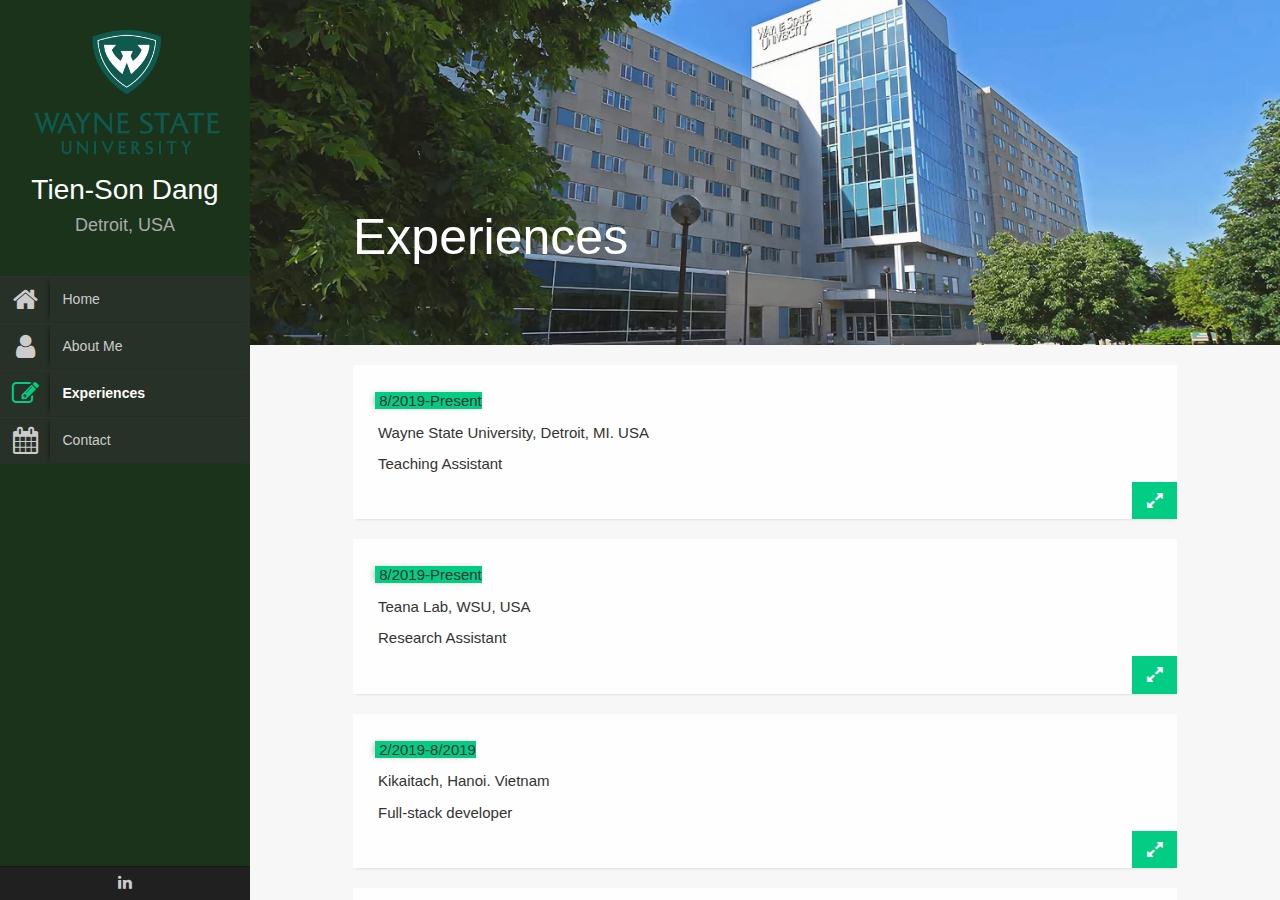
==== experiences.html @ 3b439d24 "initial commit" ====
<!DOCTYPE html>
<html lang="en">
<script>
	(function (i, s, o, g, r, a, m) {
		i['GoogleAnalyticsObject'] = r; i[r] = i[r] || function () {
			(i[r].q = i[r].q || []).push(arguments)
		}, i[r].l = 1 * new Date(); a = s.createElement(o),
			m = s.getElementsByTagName(o)[0]; a.async = 1; a.src = g; m.parentNode.insertBefore(a, m)
	})(window, document, 'script', 'https://www.google-analytics.com/analytics.js', 'ga');

	ga('create', 'UA-37298602-1', 'auto');
	ga('send', 'pageview');

</script>

<head>
	<title>Tien-Son Dang</title>
	<meta http-equiv="Content-Type" content="text/html; charset=UTF-8">
	<meta name="author" content="owwwlab.com">
	<meta name="viewport" content="width=device-width, initial-scale=1, maximum-scale=1">

	<meta name="description" content="Tien-Son Dang" />
	<meta name="keywords" content="faculty profile, theme,css, html, jquery, transition, transform, 3d, css3" />

	<link rel="shortcut icon" href="../favicon.ico">

	<!--CSS styles-->
	<link rel="stylesheet" href="css/bootstrap.css">
	<link rel="stylesheet" href="css/font-awesome.css">
	<link rel="stylesheet" href="css/perfect-scrollbar-0.4.5.min.css">
	<link rel="stylesheet" href="css/magnific-popup.css">
	<link rel="stylesheet" href="css/style.css">
	<link id="theme-style" rel="stylesheet" href="css/styles/default.css">


	<!--/CSS styles-->
	<!--Javascript files-->
	<script type="text/javascript" src="js/jquery-1.11.3.min.js"></script>
	<script type="text/javascript" src="js/TweenMax.min.js"></script>
	<script type="text/javascript" src="js/jquery.touchSwipe.min.js"></script>
	<script type="text/javascript" src="js/jquery.carouFredSel-6.2.1-packed.js"></script>

	<script type="text/javascript" src="js/modernizr.custom.63321.js"></script>
	<script type="text/javascript" src="js/jquery.dropdownit.js"></script>

	<script type="text/javascript" src="js/ScrollToPlugin.min.js"></script>

	<script type="text/javascript" src="js/bootstrap.min.js"></script>

	<script type="text/javascript" src="js/jquery.mixitup.min.js"></script>

	<script type="text/javascript" src="js/masonry.min.js"></script>

	<script type="text/javascript" src="js/perfect-scrollbar-0.4.5.with-mousewheel.min.js"></script>
	<script type="text/javascript" src="js/jquery.nicescroll.min.js"></script>

	<script type="text/javascript" src="js/magnific-popup.js"></script>
	<script type="text/javascript" src="js/custom.js"></script>

	<!--/Javascript files-->

</head>

<body>

	<div id="wrapper">
		<a href="#sidebar" class="mobilemenu">
			<i class="fa fa-reorder"></i>
		</a>

		<div id="sidebar">
			<div id="sidebar-wrapper">
				<div id="sidebar-inner">
					<!-- Profile/logo section-->
					<div id="profile" class="clearfix">
						<div class="portrate hidden-xs">
							<img class="logo-khtn" src="img/personal/wsu_primary_stacked_561.png" alt="">
						</div>
						<div class="title">
							<h2>Tien-Son Dang</h2>							
							<h3>Detroit, USA</h3>
						</div>
					</div>
					<!-- /Profile/logo section-->

					<!-- Main navigation-->
					<div id="main-nav">
						<ul id="navigation">
							<li>
								<a href="index.html">
									<i class="fa fa-home"></i>
									<div class="text">Home</div>
								</a>
							</li>
							<li>
								<a href="bio.html">
									<i class="fa fa-user"></i>
									<div class="text">About Me</div>
								</a>
							</li>

							<li class="currentmenu">
								<a href="experiences.html">
									<i class="fa fa-edit"></i>
									<div class="text">Experiences</div>
								</a>
							</li>
							
							<li>
								<a href="contact.html">
									<i class="fa fa-calendar"></i>
									<div class="text">Contact</div>
								</a>
							</li>


						</ul>
					</div>
					<!-- /Main navigation-->
					<!-- Sidebar footer -->
					<div id="sidebar-footer">
						<div class="social-icons">
							<ul>
								<li>
									<a href="https://www.linkedin.com/in/tien-son-dang-83055b133/" target="_blank">
										<i class="fa fa-linkedin"></i>
									</a>
								</li>
							</ul>
						</div>


					</div>
					<!-- /Sidebar footer -->
				</div>

			</div>
		</div>

		<div id="main">

			<div id="publications" class="page">
				<div class="page-container">
					<div class="pageheader">
						<div class="headercontent">
							<div class="section-container">
								<h2 class="title">Experiences</h2>
							</div>
						</div>
					</div>

					<div class="pagecontents">
						<!--
                            <div class="section color-1" id="filters"> <div class="section-container"> <div class="row">

                                        <div class="col-md-3"> <h3>Filter by type:</h3> </div> <div class="col-md-6"> <select id="cd-dropdown" name="cd-dropdown" class="cd-select"> 
                                        <option class="filter" value="all" selected>All types</option> 
                                        <option class="filter" value="jpaper">Journal Papers</option> 
                                        <option class="filter" value="cpaper">Conference Papers</option> 
                                        <option class="filter" value="wpaper">Workshop/Short Papers</option>
										<option class="filter" value="workingpapers">Working Papers</option>
                                        <!--<option class="filter" value="bookchapter">Book Chapters</option> <option class="filter" value="book">Books</option> <option class="filter" value="report">Reports</option>
                                        <option class="filter" value="tpaper">Technical Papers</option> -->
						</select>
					</div>
					<!--
                                        <div class="col-md-3" id="sort"> <span>Sort by year:</span> <div class="btn-group pull-right">

                                                <button type="button" data-sort="data-year" data-order="desc" class="sort btn btn-default"><i class="fa fa-sort-numeric-asc"></i></button> <button type="button" data-sort="data-year" data-order="asc" class="sort btn btn-default"><i class="fa
                                                fa-sort-numeric-desc"></i></button> </div> </div> </div> </div> </div>
-->
					<div class="section color-2" id="pub-grid">
						<div class="section-container">

							<div class="row" >
								<div class="col-md-12">
									<div class="pitems">

										<div class="item mix cpaper" data-year="2019">
											<div class="pubmain">
												<div class="dy">
													<span class="year" style="font-size: 15px">&nbsp8/2019-Present</span>
												</div>
												<div class="pubassets">
													<a href="#" class="pubcollapse">
														<i class="fa fa-expand"></i>
													</a>
												</div>
												<div style="margin-top: 10px;font-size: 15px">
													<p>Wayne State University, Detroit, MI. USA</p>
													<p>Teaching Assistant</p>
												</div>
											</div>
											<div class="pubdetails">
												<p>
												In 2019, I guide students to implement data structures and algorithms using C++ and Object-oriented programming.
												<br>
												In 2020, I manage three teams, each team has four senior students. 
												I help them to do research, implement and finish high-quality software/web applications from scratch.
												</p>
											</div>
										</div>

										<div class="item mix cpaper" data-year="2019">
											<div class="pubmain">
												<div class="dy">
													<span class="year" style="font-size: 15px">&nbsp8/2019-Present</span>
												</div>
												<div class="pubassets">
													<a href="#" class="pubcollapse">
														<i class="fa fa-expand"></i>
													</a>
												</div>
												<div style="margin-top: 10px;font-size: 15px">
													<p>Teana Lab, WSU, USA</p>
													<p>Research Assistant</p>
												</div>
											</div>
											<div class="pubdetails">
												<p>
												Working in Textual Data Analytics Lab on various information retrieval projects, mostly on Entity
												Retrieval.
												</p>
											</div>
										</div>

										<div class="item mix cpaper" data-year="2019">
											<div class="pubmain">
												<div class="dy">
													<span class="year" style="font-size: 15px">&nbsp2/2019-8/2019</span>
												</div>
												<div class="pubassets">
													<a href="#" class="pubcollapse">
														<i class="fa fa-expand"></i>
													</a>
												</div>
												<div style="margin-top: 10px;font-size: 15px">
													<p>Kikaitach, Hanoi. Vietnam</p>
													<p>Full-stack developer</p>
												</div>
											</div>
											<div class="pubdetails">
												<p>
												Working on a comprehensive web application for Chefs (React.js, Scala).
												<br>
												The application helps them save time, increase accuracy, and reduce costs so they can focus on the food.
												</p>
											</div>
										</div>

										<div class="item mix cpaper" data-year="2019">
											<div class="pubmain">
												<div class="dy">
													<span class="year" style="font-size: 15px">&nbsp4/2017-8/2019</span>
												</div>
												<div class="pubassets">
													<a href="#" class="pubcollapse">
														<i class="fa fa-expand"></i>
													</a>
												</div>
												<div style="margin-top: 10px;font-size: 15px">
													<p>KTLab, VNU, Hanoi. Vietnam</p>
													<p>Undergraduate Research Assistant</p>
												</div>
											</div>
											<div class="pubdetails">
												<p>
												Build the state-of-the-art deep learning-based system for intent metadata extraction for Vietnamese.
												texts including part-of-speech tagging, chunking, and named entity recognition
												 (<a href="http://eprints.uet.vnu.edu.vn/eprints/id/eprint/3196/1/FIT-TR2018-TranNhuThuat-PhanXuanHieu.pdf" target="_blank">paper</a>,
												 <a href="intent.ga" target="_blank">demo</a>).
												<br>
												Built a model that can automatically extract metadata from publications 
												(<a href="https://github.com/tienson/VCI-pubExtract/tree/master/src/main" target="_blank">Git</a>).
												</p>
											</div>
										</div>

										<div class="item mix cpaper" data-year="2019">
											<div class="pubmain">
												<div class="dy">
													<span class="year" style="font-size: 15px">&nbsp6/2017-7/2017</span>
												</div>
												<div class="pubassets">
													<a href="#" class="pubcollapse">
														<i class="fa fa-expand"></i>
													</a>
												</div>
												<div style="margin-top: 10px;font-size: 15px">
													<p>Math and Science Summer Program, Hanoi. Vietnam</p>
													<p>Instructor</p>
												</div>
											</div>
											<div class="pubdetails">
												<p>
													Write instructions and curriculum [Jupyter Notebook, python, Tensorflow].
													<br>
													Direct highschool students to do research and finish their final projects.
												</p>
											</div>

											<div class="item mix cpaper" data-year="2019">
												<div class="pubmain">
													<div class="dy">
														<span class="year" style="font-size: 15px">&nbsp9/2016-2/2017</span>
													</div>
													<div class="pubassets">
														<a href="#" class="pubcollapse">
															<i class="fa fa-expand"></i>
														</a>
													</div>
													<div style="margin-top: 10px;font-size: 15px">
														<p>InfoRe, Hanoi. Vietnam</p>
														<p>Data Scientist Intern</p>
													</div>
												</div>
												<div class="pubdetails">
													<p>
														Worked on Social Media Command Center, an information retrieval system to exploit 
														social media data to support organization decision making.
														<br>
														Worked on Automatic Vietnamese Speech Recognition models using deep learning.
													</p>
												</div>
										</div>
									</div>
								</div>
							</div>
						</div>

					</div>
				</div>

			</div>
		</div>
	</div>


	</div>
	</div>
</body>

</html>
---- css/style.css ----
﻿/* General styles
 **************************************************/
@font-face {
	font-family: 'Lato';
	font-style: normal;
	font-weight: 300;
	src: local('Lato Light'), local('Lato-Light'), url(http://themes.googleusercontent.com/static/fonts/lato/v6/KT3KS9Aol4WfR6Vas8kNcg.woff) format('woff');
}

@font-face {
	font-family: 'Lato';
	font-style: normal;
	font-weight: 400;
	src: local('Lato Regular'), local('Lato-Regular'), url(http://themes.googleusercontent.com/static/fonts/lato/v6/9k-RPmcnxYEPm8CNFsH2gg.woff) format('woff');
}

@font-face {
	font-family: 'Lato';
	font-style: normal;
	font-weight: 900;
	src: local('Lato Black'), local('Lato-Black'), url(http://themes.googleusercontent.com/static/fonts/lato/v6/BVtM30trf7q_jfqYeHfjtA.woff) format('woff');
}

@font-face {
	font-family: 'Lato';
	font-style: italic;
	font-weight: 400;
	src: local('Lato Italic'), local('Lato-Italic'), url(http://themes.googleusercontent.com/static/fonts/lato/v6/oUan5VrEkpzIazlUe5ieaA.woff) format('woff');
}

body {
	font-size: 16px;
	font-family: 'Lato', sans-serif;
	font-weight: 400;
	background: #4D4D4D;
}

a,a:hover,a:focus {
	text-decoration: none;
	outline: 0;
}

h1,h2,h3,h4,h5,h6,.h1,.h2,.h3,.h4,.h5,.h6 {
	font-family: "Lato", Helvetica, Arial, sans-serif;
	font-weight: 300;
}
/* mobile menu
 **************************************************/
.mobilemenu {
	position: fixed;
	top: 5px;
	left: 5px;
	right: 0;
	z-index: 1002;
	font-size: 30px;
	padding: 2px 10px;
	background: #2b2b2b;
	display: block;
	width: 50px;
	height: 50px;
	color: #fff;
	display: none;
	text-align: center;
}

.mobilemenu:hover,.mobilemenu:focus {
	color: #fff;
}


/* layout
 **************************************************/
#sidebar{
	position: fixed;
	width:250px;
	background: #80ff80;
	top: 0;
	left: 0;
	bottom: 0;
	background-image: none;
	background-repeat: no-repeat;
	background-size: cover;
	background-position: center center;
}

#sidebar:before{
	content:'';
	position:absolute;
	top:0;
	left:0;
	bottom:0;
	right:0;
	background-color: #000;
	opacity: 0.8;
}

#sidebar-wrapper{
	position: relative;
	height: 100%;
	width: 100%;
	overflow-y: auto;
	-webkit-overflow-scrolling: touch;
}

#sidebar-inner{
  position: relative;
  min-height: 100%;
}

#main-nav {
	position: relative;
	text-align: left;
	width: 100%;
	padding-bottom: 0;

}

#main {
	position: absolute;
	left: 250px;
	right: 0;
	top: 0;
	bottom: 0;
	background: #fefefe;
	overflow: hidden;
	-webkit-overflow-scrolling: touch;
}

.page {
	overflow: auto;
	position: absolute;
	top: 0;
	left: 0px;
	bottom: 0;
	width: 100%;
	background-color: #f7f7f7;
	-webkit-overflow-scrolling: touch;
}

.home {
	left: 0px;
	z-index: 0;
	width: 100%;
}

#overlay {
	position: absolute;
	top: 0;
	left: 0px;
	bottom: 0;
	right: 0px;
	background-color: #000;
	-ms-filter: "progid:DXImageTransform.Microsoft.Alpha(Opacity=25)";
	filter: alpha(opacity=25);
	opacity: 0.25;
	display: none;
	z-index: 300;
	cursor: crosshair;
	cursor: url(../img/pointer.png), auto;
}

#runner {
	position: absolute;
	width: 30px;
	height: 20px;
	color: #fff;
	font-size: 20px;
	z-index: 2000;
}

.currentpage {
	-webkit-box-shadow: -2px 0 4px -2px rgba(0,0,0,.25);
	box-shadow: -2px 0 4px -2px rgba(0,0,0,.25);
}


/* sidebar
 **************************************************/
#nav-container {
	position: relative;
	padding-bottom: 75px;
	bottom: 0;
	height: 100%;
}

#profile {
	text-align: center;
	padding: 30px 10px;
	position: relative;
}

#profile .portrate {
	/* background-image: url("../img/personal/logo-khtn.png"); */
	width: 125px;
	margin: 0 auto;
	height: 125px;
	border-radius: 50%;

	-webkit-background-size: cover;
	-moz-background-size: cover;
	background-size: cover;
}

#profile .title h2 {
	font-size: 28px;
	font-weight: 300;
	color: #fff;
	margin: 20px 0 10px 0;
}

#profile .title h3 {
	font-size: 18px;
	font-weight: 300;
	color: #aaa;
	margin: 0px 0 10px 0;
}

ul#navigation {
	padding: 0;
	margin: 0;
}

ul#navigation > li {
	display: block;
	float: none;
	clear: both;
	background: #303030;
	border-top: 1px solid #373737;
	border-bottom: 1px solid #2B2B2B;
	cursor: pointer;
	background-color: rgba(48, 48, 48, 0.6) !important;
	border-top: 1px solid rgba(55, 55, 55, 0.4) !important;
 	border-bottom: 1px solid rgba(43, 43, 43, 0.4) !important;
}

ul#navigation > li > a {
	color: #ccc;
	font-size: 14px;
}

ul#navigation li:hover,ul#navigation li:focus {
	background-color: rgba(54, 54, 54, 0.1) !important;
}

ul#navigation li:hover a,ul#navigation li:focus a {
	color: #f7f7f7;
}

ul#navigation .currentmenu {
	font-weight: bold;
}

ul#navigation li.currentmenu a {
	color: #fff;
}

/*ul#navigation li.external:hover .fa, ul#navigation li.currentmenu .fa{
	color: #03cc85;
}*/

ul#navigation li.currentmenu {
	background: #363636;
	border-top: 1px solid #3d3d3d;
	border-bottom: 1px solid #252525;
}


ul#navigation li .text {
	padding-left: 5%;
	margin-left: 50px;
	line-height: 45px;

	-webkit-box-shadow: -3px 0 5px -4px #000;
	box-shadow: -3px 0 5px -4px #000;
}

ul#navigation li .fa {
	float: left;
	line-height: 45px;
	width: 50px;
	text-align: center;
	font-size: 27px;
}

#sidebar-footer{
	position: absolute;
	bottom: 0;
	left: 0;
	width: 100%;
	background: #202020;
	border-top: 1px solid #1A1A1A;
	text-align: center;
  	overflow: hidden;
}

.social-icons ul {
	padding: 0 20px;
	margin: 0;
	list-style: none;
	text-align: center;
}

.social-icons li {
	/* float: left; */
	/* width: 33%; */
	padding: 5px;
	text-align: center;
	display: inline-block;
}

.social-icons a {
	color: #ccc;
}

.social-icons a:hover,.social-icons a:focus {
	color: #fff;
}

.social-icons i {
	font-size: 16px;
}

#copyright{
	text-align:center;
	font-size:0.7em;
	color: #8E8E8E;
	margin-bottom: 5px;
}
/* page specifics
 **************************************************/
.page-container {
	position: relative;
}

.pageheader {
	background: #f3f3f3;
	position: relative;
	padding: 60px 0 45px 0;
}

.headercontent .title {
	font-size: 50px;
	margin-bottom: 25px;
	border-bottom: 1px solid #ccc;
	padding: 0 0 20px 0;
}
.headercontent .title.noborder{
	border:none;
}
.headercontent .subtitle {
	border-bottom: 1px solid #ccc;
	margin: 0 0 10px 0;
	padding: 5px 0;
}

.headercontent .subtitle h3 {
	margin: 0;
	padding: 0;
}

.page .section{
	padding: 70px 0;
	position: relative;
}

.section-container {
	padding: 0 10%;
}

.color-1 {
	background: #fcfcfc;
}

.color-2 {
	background: #f7f7f7;
}

.color-3 {
	background: #2c2c2d;
	color: #fff;
}

.color-4 {
	background: #000;
}

.section .title {
	border-bottom: 1px solid #ccc;
	margin: 0 0 30px 0;
	padding: 20px 0;
}

.section .title h3 {
	padding: 0;
	margin: 0;
	font-size: 26px;
}


.biothumb{position: relative;}
.biothumb .overlay{
	position: absolute;
	width: 100%;
	color:#fff;
	bottom: 0;
	background-color: black;
	background-color: rgba(0,0,0,0.5);
	padding:25px;
}

.biothumb .overlay h1{
	font-size: 45px;
}

.fixedbg{
	padding: 70px 0;
    position: relative;
    margin: 0;
	background-position: center;
    background-repeat: no-repeat;
    background-size: cover !important;
}

.fixedbg.parallax{
    background-attachment: fixed !important;
}

.fixedbg .heading{
	font-size: 28px;
    color: #ffffff;
    line-height: 1.2;
    text-align: center;
    font-weight: 700;
    font-style: normal;
}

/*************************************************
 *  uls
 **************************************************/
.ul-bolded li {
	font-weight: bold;
}

.ul-boxed li {
	padding: 7px;
	background-color: #FdFdFd;
	margin-bottom: 10px;
	-webkit-box-shadow: 0px 3px 3px -3px #ccc;
	box-shadow: 0px 3px 3px -3px #ccc;
	border-radius: 2px;
	border-left: 5px solid;
}

/* ul-card
 **************************************************/
ul.ul-card {
	padding: 0;
	margin: 0;
	list-style: none;
}

ul.ul-card li {
	position: relative;
	padding: 50px 15px 20px 15px;
	background-color: #fff;
	margin-bottom: 15px;
	-webkit-box-shadow: 0px 3px 3px -3px #ccc;
	box-shadow: 0px 3px 3px -3px #ccc;
	border-radius: 3px;
	margin-left: 10px;
	color: #333;
}

ul.ul-card li .dy {
	position: absolute;
	top: 10px;
	left: -10px;
	border-radius: 0px;
	padding: 0;
	color: white;
}

ul.ul-card li .dy span {
	padding: 7px 10px;
	line-height: 30px;
	margin: 0;
}

/*ul.ul-card li .dy .degree {
	background-color: #03bb7a;
}*/

.dy .year {
	/*background-color: #03cc85;*/
	-webkit-box-shadow: -3px 0px 7px -3px rgba(68, 68, 68, 0.5);
	box-shadow: -3px 0px 7px -3px rgba(68, 68, 68, 0.5);
	margin-left: -3px !important;
}

ul.ul-card li .description p {
	font-size: 16px;
	margin: 0;
}

ul.ul-card li .description p.where {
	font-weight: 300;
	font-size: 14px;
}

/* ul-dates
 **************************************************/
ul.ul-dates,ul.ul-dates-gray {
	margin: 0;
	padding: 0;
	list-style: none;
}

ul.ul-dates li,ul.ul-dates-gray li {
	margin-bottom: 15px; /*margin-left:  20px;
	*/
}

ul.ul-dates div.dates,ul.ul-dates-gray div.dates {
	float: left;
	width: 75px;
}

ul.ul-dates div.dates span,ul.ul-dates-gray div.dates span {
	/*background-color: #03cc85;*/
	padding: 6px;
	display: block;
	text-align: center;
	color: #fff;
	position: relative;
}

ul.ul-dates-gray div.dates span {
	background-color: #BBBBBB !important;
}

/*ul.ul-dates div.dates span:last-child {
	background-color: #03bb7a;
}*/

ul.ul-dates-gray div.dates span:last-child {
	background-color: #979797 !important;
}

ul.ul-dates-gray div.dates span:first-child,
ul.ul-dates div.dates span:first-child {
	-webkit-box-shadow: 0px 2px 6px -3px rgba(68, 68, 68, 0.5);
	box-shadow: 0px 2px 6px -3px rgba(68, 68, 68, 0.5);
	z-index: 3;
	position: relative;
}

ul.ul-dates div.content,ul.ul-dates-gray div.content {
	margin-left: 90px;
	min-height: 70px;
	padding-top: 10px;
}

ul.ul-dates div.content h4,ul.ul-dates-gray div.content h4 {
	font-weight: 400;
	font-size: 16px;
	margin-top: 0;
}

ul.ul-dates div.content p,ul.ul-dates-gray div.content p {
	font-size: 13px;
}



/* ul-timeline
 **************************************************/
ul.timeline {
	border-left: 8px solid #FFF;
	list-style: none;
	padding: 1px 0;
	margin-left: 100px;
}

ul.timeline li .date {
	float: left;
	padding: 10px 15px 10px 10px;
	margin-top: 10px;
	margin-left: -115px;
	font-size: 15px;
	width: 110px;
	text-align: center;
	/*background: #03cc85;*/
	color: #fff;
}

/*ul.timeline li.open .data {
	background: #03bb7a;
}*/

ul.timeline li .circle {
	float: left;
	margin: 20px 0;
	margin-left: -14px;
	width: 20px;
	height: 20px;
	border: 4px solid #FFFFFF;
	border-radius: 10px;
	background-color: #d5d5d5;
}

ul.timeline li.open .circle {
	/*background-color: #03bb7a;*/
	-webkit-box-shadow: 0px 2px 6px -3px rgba(68, 68, 68, 0.5);
	box-shadow: 0px 2px 6px -3px rgba(68, 68, 68, 0.5);
}

ul.timeline li .data {
	background: #fdfdfd;
	margin: 10px 0px 10px 20px;
	border-left: 10px solid;
	padding: 18px 20px;
	font-size: 16px;

	-webkit-box-shadow: 0px 3px 3px -3px #ccc;
	box-shadow: 0px 3px 3px -3px #ccc;
	border-radius: 3px;
}

ul.timeline li.open .data {
	/*border-color: #03bb7a;*/
	background: #fff;
}

ul.timeline li .data .subject {
	cursor: pointer;
	color: #777;
	font-size: 18px;
}

ul.timeline li .data .text {
	display: none;
	margin-top: 15px;
	font-size: 14px;
}

/* ul-withdetails
 **************************************************/
.ul-withdetails {
	list-style: none;
	padding: 0;
}

.ul-withdetails li {
	background-color: #FdFdFd;
	margin-bottom: 15px;

	-webkit-box-shadow: 0px 3px 3px -3px #ccc;
	box-shadow: 0px 3px 3px -3px #ccc;
	border-radius: 3px;
}

.ul-withdetails li .image {
	position: relative;
	overflow: hidden;
}

.ul-withdetails li .imageoverlay {
	position: absolute;
	top: 0;
	left: -100%;
	width: 100%;
	height: 100%;
	/*background: #03cc85;*/
	cursor: pointer;
	-ms-filter: "progid:DXImageTransform.Microsoft.Alpha(Opacity=70)";
	filter: alpha(opacity=70);
	opacity: 0.7;

	-webkit-transition: all 0.3s ease-out;
	   -moz-transition: all 0.3s ease-out;
	    -ms-transition: all 0.3s ease-out;
	     -o-transition: all 0.3s ease-out;
	        transition: all 0.3s ease-out;
}

.ul-withdetails li .imageoverlay i {
	color: #fff;
	position: absolute;
	top: 40%;
	left: 45%;
	font-size: 30px;
}

.ul-withdetails li .meta {
	overflow: hidden;
	padding:  10px;
	cursor: pointer;
}

.ul-withdetails li .details {
	display: none;
	padding: 20px;
	background: #fff;

	-webkit-box-shadow: inset 0px 3px 5px -3px #ccc;
	box-shadow: inset 0px 3px 5px -3px #ccc;
}

/*************************************************
 * lab partnerts
 **************************************************/
#labp-heads-wrap {
	/*background-color: #03bb7a;*/
	position: relative;
	height: 180px; 
}

#labp-heads-wrap:after {
	top: 100%;
	border: solid transparent;
	content: " ";
	height: 0;
	width: 0;
	position: absolute;
	pointer-events: none;
	border-color: rgba(247, 103, 103, 0);
	/*border-top-color: #03bb7a;*/
	border-width: 15px;
	left: 50%;
	margin-left: -15px;
}

#lab-carousel {
	width: 100%;
	height: 200px;
	position: absolute;
	top: 0;
	left: 0;
}

#lab-carousel div {
	float: left;
	width: 100px;
	height: 100px;
}

#lab-carousel img {
	border: none;
	position: relative;

	-webkit-box-shadow: 0 0 10px #000;
	box-shadow: 0 0 10px #000;
}

.caroufredsel_wrapper {
	margin-top: -10px !important;
	padding-top: 20px !important;
	padding-bottom: 20px !important;
}

#labp-heads-wrap #next,#labp-heads-wrap #prev {
	position: absolute;
	top: 0;
	height: 100%;
	line-height: 180px;
	padding: 0 10px;
	color: #f7f7f7;
	font-size: 30px;
	z-index: 4;
}

#labp-heads-wrap #next {
	right: 0;
}

#labp-heads-wrap #prev {
	left: 0;
}

#labp-heads-wrap #prev.disabled,#labp-heads-wrap #next.disabled {
	color: #ccc;
	cursor: default;
}

#lab-details {
	background-color: #fff;
	padding: 20px;
	padding-top: 40px;
	text-align: center;
	min-height: 150px;

	-webkit-box-shadow: 0px 3px 3px -3px #ccc;
	box-shadow: 0px 3px 3px -3px #ccc;
	border-radius: 2px;
}

#lab-details div {
	display: none;
}

#lab-details h3 {
	margin-top: 0;
}

/* filter dropdowns
 **************************************************/
#filters,.filters,#pub-grid {
	padding: 20px 0 30px 0 !important;
}

#filters h3,.filters h3,div#sort {
	margin-top: 30px;
}

#sort span {
	line-height: 30px;
}

.stuck {
	position: fixed !important;
	z-index: 1001;
	top: 0;
	right: 0;

	-webkit-box-shadow: 0px 2px 4px 0px #cecece;
	box-shadow: 0px 2px 4px 0px #cecece;
}

.cd-dropdown,.cd-select {
	position: relative;
	margin: 20px auto;
	display: block;
}

.cd-dropdown > span {
	width: 100%;
	height: 40px;
	line-height: 40px;
	color: #999;
	font-weight: 700;
	font-size: 16px;
	background: #fff;
	display: block;
	padding: 0 10px 0 30px;
	position: relative;
	cursor: pointer;
}

.cd-dropdown > span:after {
	content: '';
	position: absolute;
	right: 0px;
	top: 0px;
	width: 50px;
	text-align: center;
	font-size: 12px;
	padding: 8px;
	height: 70%;
	line-height: 24px;
}

.cd-dropdown.cd-active > span:after {
	content: '';
}

.cd-dropdown ul {
	list-style-type: none;
	margin: 0;
	padding: 0;
	display: block;
	position: relative;
}

.cd-dropdown > span,.cd-dropdown ul li:nth-last-child(-n+3) span {
	-webkit-box-shadow: 0 1px 1px rgba(0,0,0,0.1);
	box-shadow: 0 1px 1px rgba(0,0,0,0.1);
}

.cd-dropdown ul {
	position: absolute;
	top: 0px;
	width: 100%;
}

.cd-dropdown ul li {
	position: absolute;
	width: 100%;
}

/*.cd-active.cd-dropdown > span {
	color: #03cc85;
}*/

.cd-active.cd-dropdown > span,.cd-active.cd-dropdown ul li span {
	-webkit-box-shadow: 0 1px 1px rgba(0,0,0,0.1);
	box-shadow: 0 1px 1px rgba(0,0,0,0.1);
}

.cd-active.cd-dropdown ul li span {
	-webkit-transition: all 0.2s linear 0s;
	-moz-transition: all 0.2s linear 0s;
	-o-transition: all 0.2s linear 0s;
	-ms-transition: all 0.2s linear 0s;
	transition: all 0.2s linear 0s;
}

.cd-active.cd-dropdown ul li span:hover {
	/*background: #03cc85;*/
	color: #fff;
}

.cd-dropdown ul li span {
	width: 100%;
	background: #fafafa;
	line-height: 40px;
	padding: 0 10px 0 30px;
	display: block;
	color: #bcbcbc;
	cursor: pointer;
	font-weight: 700;
}

/* home
 **************************************************/
 .home .pageheader{
	background-image: url(../img/home.jpeg);
	background-repeat: no-repeat;
	background-size: cover;
	background-position: center center;
	padding: 200px ;
}
.home .pageheader .title{
	border: none;
}
.home .fixedbg.parallax{
	background: #fff url('../img/home-parallaxbg.jpg');
}

/* publications
 **************************************************/
 #publications .pageheader{
	background-image: url(../img/experiences.jpeg);
	background-repeat: no-repeat;
	background-size: cover;
	background-position: center center;
	padding: 190px 0 35px 0;
}

#publications .pageheader .title{
	  color: #fff;
	  border: none;
}

#pub-grid .mix {
	-ms-filter: "progid:DXImageTransform.Microsoft.Alpha(Opacity=0)";
	filter: alpha(opacity=0);
	opacity: 0;
	display: none;
}

.pitems .item {
	margin-bottom: 20px;
	width: 100%;
}

.pitems .pubmain {
	background: #fefefe;
	padding: 25px 25px 35px 25px;
	min-height: 130px;
	position: relative;

	-webkit-box-shadow: 0px 3px 3px -3px #ccc;
	box-shadow: 0px 3px 3px -3px #ccc;
	cursor: pointer;
}

.pitems .pubtitle {
	margin: 0;
	padding: 0 0 15px 0;
	font-size: 20px;
	font-weight: 300;
}

.pitems .pubmain div {
	font-size: small;
}

.pitems .pubmain .label {
	margin-right: 10px;
}

.pitems .pubmain .pubassets {
	position: absolute;
	bottom: 0;
	right: 0;
	background: #fafafa;
	text-align: center;
	border-top: 2px solid;
}

.pitems .pubmain .pubassets a {
	color: #9b9b9b;
	padding: 5px 15px;
	float: right;
	font-size: 18px;
}

.pitems .pubmain .pubassets a:hover,.pitems .pubmain .pubassets a:focus,.pitems .pubmain .pubassets a.pubcollapse {
	/*background: #03cc85;*/
	color: #fff;
}

.pitems .pubdetails {
	background: #fff;
	padding: 25px;
	display: none;
}
/* Gallery
 **************************************************/
#gallery .pageheader{
	background-image: url(../img/gallery-head.jpg);
	background-repeat: no-repeat;
	background-size: cover;
	background-position: center center;
	padding: 190px 0 70px 0;
}

#gallery .pageheader h2{
	color: #f7f7f7;
	text-align:left;
}

#gallery-large {
	_background: #303030;
	padding-top: 20px;
}

ul.grid {
	max-width: 69em;
	list-style: none;
	margin: 30px auto;
	padding: 0;
}

ul.grid li {
	display: block;
	float: left;
	padding: 15px;
	width: 33%;
}

@media screen and (max-width: 900px) {
	ul.grid li {
		width: 50%;
	}

}

@media screen and (max-width: 400px) {
	ul.grid li {
		width: 100%;
	}

}

ul.grid li >div {
	-webkit-box-shadow: 0 0 8px -1px #000;
	box-shadow: 0 0 8px -1px #000;
	overflow: hidden;
	position: relative;
}

ul.grid li .over {
	position: absolute;
	bottom: -100%;
	width: 102%;
	right: -1%;
	left: -1%;
	color: #fff;
}

ul.grid li .comein {
	position: relative;
	z-index: 1;
	padding: 15px;
	height: 100%;
}

ul.grid li .comein i {
	display: block;
	width: 60px;
	height: 60px;
	position: absolute;
	top: 50%;
	margin-top: -30px;
	left: 50%;
	margin-left: -30px;
	font-size: 22px;
	color: #FFF;

	-webkit-box-shadow: 0 0 60px #fff;
	box-shadow: 0 0 60px #fff;
	border: 1px solid #fff;
	text-align: center;
	padding-top: 17px;
	border-radius: 50%;
}

ul.grid li .comein-bg {
	-khtml-opacity: .70;
	-moz-opacity: .70;
	-ms-filter: ”alpha(opacity=70)”;
	filter: progid:DXImageTransform.Microsoft.Alpha(opacity=0.7);
	filter: alpha(opacity=70);
	opacity: .70;
	position: absolute;
	top: 0;
	bottom: 0;
	right: 0;
	left: 0;
	background: #000;
	z-index: -1;
}

ul.grid li a,ul.grid li img {
	outline: none;
	border: none;
	display: block;
	max-width: 100%;
}

/* at start */
.my-mfp-slide-bottom .mfp-content {
	-ms-filter: "progid:DXImageTransform.Microsoft.Alpha(Opacity=0)";
	filter: alpha(opacity=0);
	opacity: 0;

	-webkit-transition: all 0.7s ease-out;
	-moz-transition: all 0.7s ease-out;
	-o-transition: all 0.7s ease-out;
	-ms-transition: all 0.7s ease-out;
	transition: all 0.7s ease-out;

	-webkit-transform: translateY(-20px) perspective( 600px ) rotateX( 10deg );
	-moz-transform: translateY(-20px) perspective( 600px ) rotateX( 10deg );
	-o-transform: translateY(-20px) perspective( 600px ) rotateX( 10deg );
	-ms-transform: translateY(-20px) perspective( 600px ) rotateX( 10deg );
	transform: translateY(-20px) perspective( 600px ) rotateX( 10deg );
}

/* animate in */
.my-mfp-slide-bottom.mfp-ready .mfp-content {
	-ms-filter: "progid:DXImageTransform.Microsoft.Alpha(Opacity=100)";
	filter: alpha(opacity=100);
	opacity: 1;

	-webkit-transform: translateY(0) perspective( 600px ) rotateX( 0 );
	-moz-transform: translateY(0) perspective( 600px ) rotateX( 0 );
	-o-transform: translateY(0) perspective( 600px ) rotateX( 0 );
	-ms-transform: translateY(0) perspective( 600px ) rotateX( 0 );
	transform: translateY(0) perspective( 600px ) rotateX( 0 );
}

/* animate out */
.my-mfp-slide-bottom.mfp-removing .mfp-content {
	-ms-filter: "progid:DXImageTransform.Microsoft.Alpha(Opacity=0)";
	filter: alpha(opacity=0);
	opacity: 0;

	-webkit-transform: translateY(-10px) perspective( 600px ) rotateX( 10deg );
	-moz-transform: translateY(-10px) perspective( 600px ) rotateX( 10deg );
	-o-transform: translateY(-10px) perspective( 600px ) rotateX( 10deg );
	-ms-transform: translateY(-10px) perspective( 600px ) rotateX( 10deg );
	transform: translateY(-10px) perspective( 600px ) rotateX( 10deg );
}

/* Dark overlay, start state */
.my-mfp-slide-bottom.mfp-bg {
	-ms-filter: "progid:DXImageTransform.Microsoft.Alpha(Opacity=0)";
	filter: alpha(opacity=0);
	opacity: 0;

	-webkit-transition: opacity 0.3s ease-out;
	-moz-transition: opacity 0.3s ease-out;
	-o-transition: opacity 0.3s ease-out;
	-ms-transition: opacity 0.3s ease-out;
	transition: opacity 0.3s ease-out;
}

/* animate in */
.my-mfp-slide-bottom.mfp-ready.mfp-bg {
	-ms-filter: "progid:DXImageTransform.Microsoft.Alpha(Opacity=80)";
	filter: alpha(opacity=80);
	opacity: 0.8;
}

/* animate out */
.my-mfp-slide-bottom.mfp-removing.mfp-bg {
	-ms-filter: "progid:DXImageTransform.Microsoft.Alpha(Opacity=0)";
	filter: alpha(opacity=0);
	opacity: 0;
}

/* research
 **************************************************/
#research .pageheader{
	background-image: url(../img/research.jpg);
	background-repeat: no-repeat;
	background-size: cover;
	background-position: center center;
	padding: 190px 0 35px 0;
}

#research .pageheader .title{
	  color: #fff;
	  border: none;
}

/* people
 **************************************************/
#people .pageheader{
	background-image: url(../img/people.jpg);
	background-repeat: no-repeat;
	background-size: cover;
	background-position: center center;
	padding: 190px 0 35px 0;
}

#people .pageheader .title{
	  color: #fff;
	  border: none;
}

/* projects
 **************************************************/
#projects .pageheader{
	background-image: url(../img/projects.jpg);
	background-repeat: no-repeat;
	background-size: cover;
	background-position: center center;
	padding: 190px 0 35px 0;
}

#projects .pageheader .title{
	  color: #fff;
	  border: none;
}

/* contact
 **************************************************/
#contact .pageheader{
	background-image: url(../img/contact.jpeg);
	background-repeat: no-repeat;
	background-size: cover;
	background-position: center center;
	padding: 190px 0 35px 0;
}

#contact .pageheader .title{
	  color: #fff;
	  border: none;
}

.contact-office {
	background: #fff url('../img/contact-office.jpg') no-repeat;
}

.contact-lab {
	background: #fff url('../img/contact-lab.jpg') no-repeat;
	color: #fff;
}

/*.contact-office .icon-huge, .contact-lab .icon-huge{
	color: #03cc85;
}*/


.icon-huge {
	font-size: 170px;
	text-align: center;
	-ms-filter: "progid:DXImageTransform.Microsoft.Alpha(Opacity=30)";
	filter: alpha(opacity=30);
	opacity: 0.3;
	display: block;
	padding-top: 30px;
}

@media (max-width: 500px) {
	ul.timeline {
		margin: 0;
		border-left: none;
	}

	ul.timeline .circle {
		display: none;
	}

	ul.timeline .data {
		margin: 0 !important;
		margin-bottom: 10px !important;
		padding-top: 65px !important;
	}

	ul.timeline .date {
		margin-left: 0 !important;
	}

	#sidebar{
		width: 100%;
	}

	#sidebar-wrapper{
		overflow: auto;
	}

}

@media (max-width: 991px) {
	.mobilemenu {
	display: block;
	}

	.social-icons,#main-nav {
		left: 0px;
		z-index: 0;
	}

	#main {
		left: 0;
	}

}


/* fix for mobile view of pages */
@media screen and (max-width: 770px) {
	 
	 #blog-content{
	 	width:100% !important;
	 }
	 .page{
	 	width:100% !important;
	 	left:0 !important;
	}

	.headercontent .title{
		font-size: 30px;
	}
	
}

.logo-khtn{
	width: 150%;
	height: 100%;
	margin-left: -30px;
}
---- css/styles/default.css ----
ul#navigation li.external:hover .fa, ul#navigation li.currentmenu .fa{
	color: #03cc85;
}
.ul-boxed li {
	border-left-color:#03cc85;
}
.dy .year {
	background-color: #03cc85;
}
ul.ul-dates div.dates span {
	background-color: #03cc85;
}
ul.timeline li .date {
	background: #03cc85;
}
ul.timeline li .data {
	border-left-color: #03cc85;
}
.ul-withdetails li .imageoverlay {
	background: #03cc85;
}
.cd-active.cd-dropdown > span {
	color: #03cc85;
}
.cd-active.cd-dropdown ul li span:hover {
	background: #03cc85;
}
.pitems .pubmain .pubassets {
	border-top-color:#03cc85; 
}
.pitems .pubmain .pubassets a:hover,.pitems .pubmain .pubassets a:focus,.pitems .pubmain .pubassets a.pubcollapse {
	background: #03cc85;
}
.contact-office .icon-huge, .contact-lab .icon-huge {
	color: #03cc85;
}

/* socpndary color 
**************************************************/
ul.ul-card li .dy .degree {
	background-color: #03bb7a;
}
ul.ul-dates div.dates span:last-child {
	background-color: #03bb7a;
}
ul.timeline li.open .circle {
	background-color: #03bb7a;
}
ul.timeline li.open .data {
	border-color: #03bb7a;
}
#labp-heads-wrap {
	background-color: #03bb7a;
}
#labp-heads-wrap:after{
	border-top-color: #03bb7a;
}
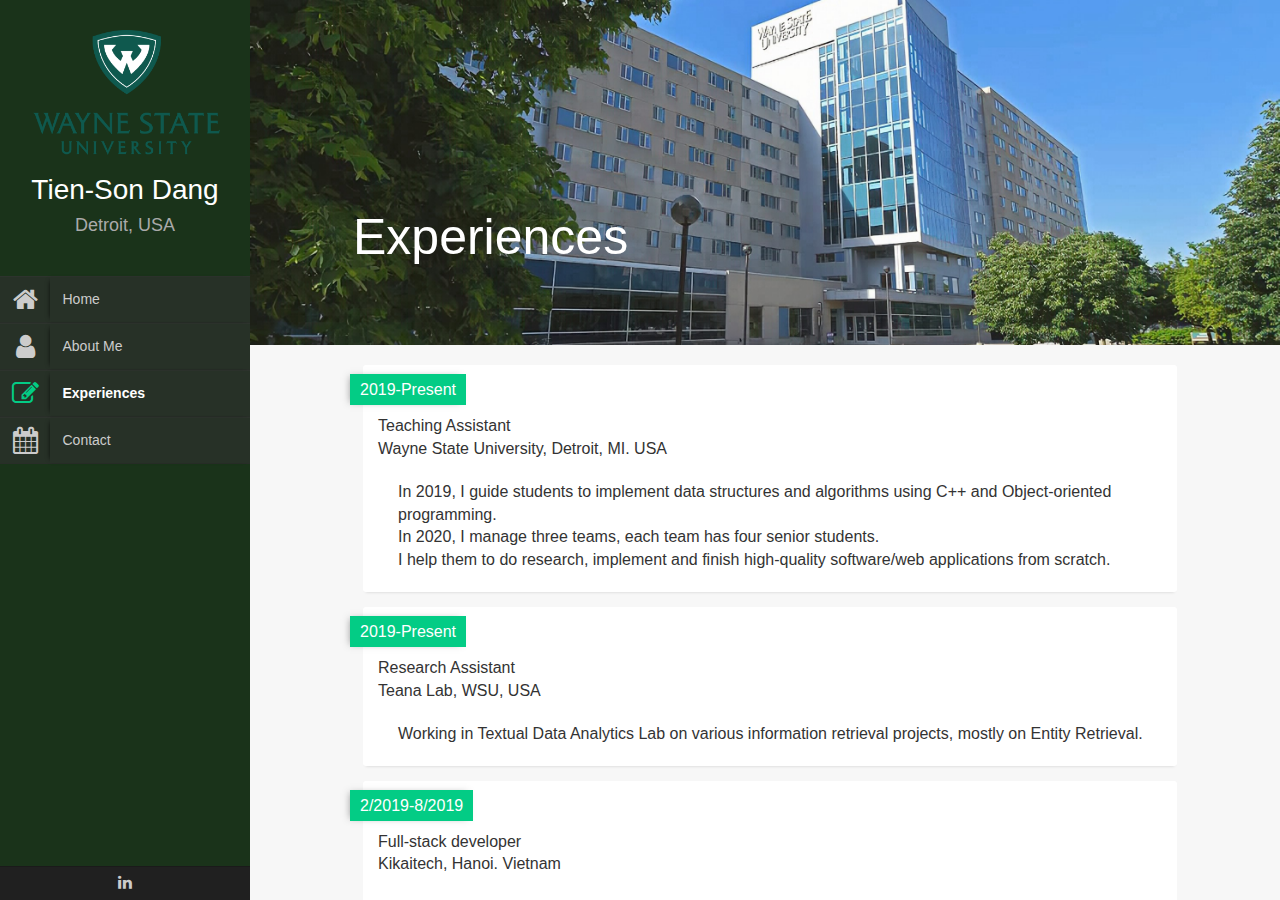
==== commit 30f6d713: "add experiences" ====
--- a/experiences.html
+++ b/experiences.html
@@ -174,156 +174,103 @@
 
 							<div class="row" >
 								<div class="col-md-12">
-									<div class="pitems">
-
-										<div class="item mix cpaper" data-year="2019">
-											<div class="pubmain">
-												<div class="dy">
-													<span class="year" style="font-size: 15px">&nbsp8/2019-Present</span>
-												</div>
-												<div class="pubassets">
-													<a href="#" class="pubcollapse">
-														<i class="fa fa-expand"></i>
-													</a>
-												</div>
-												<div style="margin-top: 10px;font-size: 15px">
-													<p>Wayne State University, Detroit, MI. USA</p>
-													<p>Teaching Assistant</p>
-												</div>
-											</div>
-											<div class="pubdetails">
-												<p>
-												In 2019, I guide students to implement data structures and algorithms using C++ and Object-oriented programming.
-												<br>
-												In 2020, I manage three teams, each team has four senior students. 
-												I help them to do research, implement and finish high-quality software/web applications from scratch.
-												</p>
-											</div>
-										</div>
-
-										<div class="item mix cpaper" data-year="2019">
-											<div class="pubmain">
-												<div class="dy">
-													<span class="year" style="font-size: 15px">&nbsp8/2019-Present</span>
-												</div>
-												<div class="pubassets">
-													<a href="#" class="pubcollapse">
-														<i class="fa fa-expand"></i>
-													</a>
-												</div>
-												<div style="margin-top: 10px;font-size: 15px">
-													<p>Teana Lab, WSU, USA</p>
-													<p>Research Assistant</p>
-												</div>
-											</div>
-											<div class="pubdetails">
-												<p>
-												Working in Textual Data Analytics Lab on various information retrieval projects, mostly on Entity
-												Retrieval.
-												</p>
-											</div>
-										</div>
-
-										<div class="item mix cpaper" data-year="2019">
-											<div class="pubmain">
-												<div class="dy">
-													<span class="year" style="font-size: 15px">&nbsp2/2019-8/2019</span>
-												</div>
-												<div class="pubassets">
-													<a href="#" class="pubcollapse">
-														<i class="fa fa-expand"></i>
-													</a>
-												</div>
-												<div style="margin-top: 10px;font-size: 15px">
-													<p>Kikaitach, Hanoi. Vietnam</p>
-													<p>Full-stack developer</p>
-												</div>
-											</div>
-											<div class="pubdetails">
-												<p>
-												Working on a comprehensive web application for Chefs (React.js, Scala).
-												<br>
-												The application helps them save time, increase accuracy, and reduce costs so they can focus on the food.
-												</p>
-											</div>
-										</div>
-
-										<div class="item mix cpaper" data-year="2019">
-											<div class="pubmain">
-												<div class="dy">
-													<span class="year" style="font-size: 15px">&nbsp4/2017-8/2019</span>
-												</div>
-												<div class="pubassets">
-													<a href="#" class="pubcollapse">
-														<i class="fa fa-expand"></i>
-													</a>
-												</div>
-												<div style="margin-top: 10px;font-size: 15px">
-													<p>KTLab, VNU, Hanoi. Vietnam</p>
-													<p>Undergraduate Research Assistant</p>
-												</div>
-											</div>
-											<div class="pubdetails">
-												<p>
-												Build the state-of-the-art deep learning-based system for intent metadata extraction for Vietnamese.
-												texts including part-of-speech tagging, chunking, and named entity recognition
-												 (<a href="http://eprints.uet.vnu.edu.vn/eprints/id/eprint/3196/1/FIT-TR2018-TranNhuThuat-PhanXuanHieu.pdf" target="_blank">paper</a>,
-												 <a href="intent.ga" target="_blank">demo</a>).
-												<br>
-												Built a model that can automatically extract metadata from publications 
-												(<a href="https://github.com/tienson/VCI-pubExtract/tree/master/src/main" target="_blank">Git</a>).
-												</p>
-											</div>
-										</div>
-
-										<div class="item mix cpaper" data-year="2019">
-											<div class="pubmain">
-												<div class="dy">
-													<span class="year" style="font-size: 15px">&nbsp6/2017-7/2017</span>
-												</div>
-												<div class="pubassets">
-													<a href="#" class="pubcollapse">
-														<i class="fa fa-expand"></i>
-													</a>
-												</div>
-												<div style="margin-top: 10px;font-size: 15px">
-													<p>Math and Science Summer Program, Hanoi. Vietnam</p>
-													<p>Instructor</p>
-												</div>
-											</div>
-											<div class="pubdetails">
-												<p>
+									<ul class="ul-card">
+                                        <li>
+                                            <div class="dy">
+                                                <span class="year">2019-Present</span>
+                                            </div>
+                                            <div class="description">
+                                                <p class="waht">Teaching Assistant</p>
+                                                <p>Wayne State University, Detroit, MI. USA</p>
+												<p class="where" style="margin-top: 20px; margin-left: 20px;">
+													In 2019, I guide students to implement data structures and algorithms using C++ and Object-oriented programming.
+													<br>
+													In 2020, I manage three teams, each team has four senior students. 
+													<br>
+													I help them to do research, implement and finish high-quality software/web applications from scratch.
+												</p>
+                                            </div>
+										</li>
+										
+										<li>
+                                            <div class="dy">
+                                                <span class="year">2019-Present</span>
+                                            </div>
+                                            <div class="description">
+                                                <p class="waht">Research Assistant</p>
+                                                <p>Teana Lab, WSU, USA</p>
+												<p class="where" style="margin-top: 20px; margin-left: 20px;">
+													Working in Textual Data Analytics Lab on various information retrieval projects, mostly on Entity
+													Retrieval.
+												</p>
+                                            </div>
+										</li>
+										
+										<li>
+                                            <div class="dy">
+                                                <span class="year">2/2019-8/2019</span>
+                                            </div>
+                                            <div class="description">
+                                                <p class="waht">Full-stack developer</p>
+                                                <p>Kikaitech, Hanoi. Vietnam</p>
+												<p class="where" style="margin-top: 20px; margin-left: 20px;">
+													Working on a comprehensive web application for Chefs (React.js, Scala).
+													<br>
+													The application helps them save time, increase accuracy, and reduce costs so they can focus on the food.
+												</p>
+                                            </div>
+										</li>
+										
+										<li>
+                                            <div class="dy">
+                                                <span class="year">4/2017-8/2019</span>
+                                            </div>
+                                            <div class="description">
+                                                <p class="waht">Undergraduate Research Assistant</p>
+                                                <p>KTLab, VNU, Hanoi. Vietnam</p>
+												<p class="where" style="margin-top: 20px; margin-left: 20px;">
+													Build the state-of-the-art deep learning-based system for intent metadata extraction for Vietnamese.
+													texts including part-of-speech tagging, chunking, and named entity recognition
+													(<a href="http://eprints.uet.vnu.edu.vn/eprints/id/eprint/3196/1/FIT-TR2018-TranNhuThuat-PhanXuanHieu.pdf" target="_blank">paper</a>,
+													<a href="intent.ga" target="_blank">demo</a>).
+													<br>
+													Built a model that can automatically extract metadata from publications 
+													(<a href="https://github.com/tienson/VCI-pubExtract/tree/master/src/main" target="_blank">Git</a>).
+												</p>
+                                            </div>
+										</li>
+										
+										<li>
+                                            <div class="dy">
+                                                <span class="year">6/2017-7/2017</span>
+                                            </div>
+                                            <div class="description">
+                                                <p class="waht">Instructor</p>
+                                                <p>Math and Science Summer Program, Hanoi. Vietnam</p>
+												<p class="where" style="margin-top: 20px; margin-left: 20px;">
 													Write instructions and curriculum [Jupyter Notebook, python, Tensorflow].
 													<br>
 													Direct highschool students to do research and finish their final projects.
 												</p>
-											</div>
-
-											<div class="item mix cpaper" data-year="2019">
-												<div class="pubmain">
-													<div class="dy">
-														<span class="year" style="font-size: 15px">&nbsp9/2016-2/2017</span>
-													</div>
-													<div class="pubassets">
-														<a href="#" class="pubcollapse">
-															<i class="fa fa-expand"></i>
-														</a>
-													</div>
-													<div style="margin-top: 10px;font-size: 15px">
-														<p>InfoRe, Hanoi. Vietnam</p>
-														<p>Data Scientist Intern</p>
-													</div>
-												</div>
-												<div class="pubdetails">
-													<p>
-														Worked on Social Media Command Center, an information retrieval system to exploit 
-														social media data to support organization decision making.
-														<br>
-														Worked on Automatic Vietnamese Speech Recognition models using deep learning.
-													</p>
-												</div>
-										</div>
-									</div>
+                                            </div>
+										</li>
+										
+										<li>
+                                            <div class="dy">
+                                                <span class="year">9/2016-1/2018</span>
+                                            </div>
+                                            <div class="description">
+                                                <p class="waht">Data Scientist Intern</p>
+                                                <p>VNG, Hanoi. Vietnam</p>
+												<p class="where" style="margin-top: 20px; margin-left: 20px;">
+													Worked on Social Media Command Center, an information retrieval system to exploit 
+													social media data to support organization decision making.
+													<br>
+													Worked on Automatic Vietnamese Speech Recognition models using deep learning.
+												</p>
+                                            </div>
+                                        </li>
+                                    </ul>
 								</div>
 							</div>
 						</div>
--- a/css/style.css
+++ b/css/style.css
@@ -503,8 +503,8 @@
 }
 
 ul.ul-card li .description p.where {
-	font-weight: 300;
-	font-size: 14px;
+	font-weight: 400;
+	font-size: 16px;
 }
 
 /* ul-dates
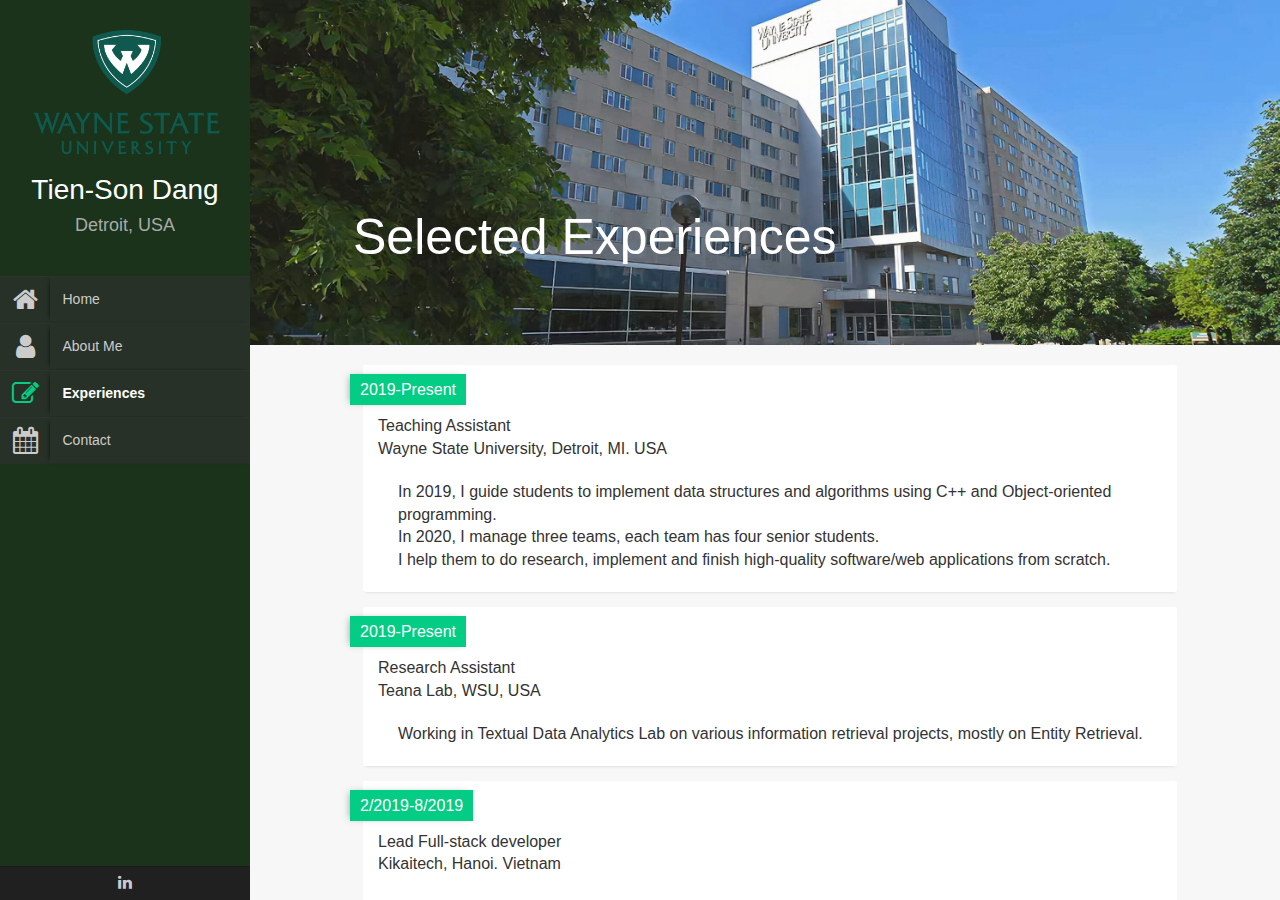
==== commit 96c837af: "update" ====
--- a/experiences.html
+++ b/experiences.html
@@ -144,7 +144,7 @@
 					<div class="pageheader">
 						<div class="headercontent">
 							<div class="section-container">
-								<h2 class="title">Experiences</h2>
+								<h2 class="title">Selected Experiences</h2>
 							</div>
 						</div>
 					</div>
@@ -211,7 +211,7 @@
                                                 <span class="year">2/2019-8/2019</span>
                                             </div>
                                             <div class="description">
-                                                <p class="waht">Full-stack developer</p>
+                                                <p class="waht"> Lead Full-stack developer</p>
                                                 <p>Kikaitech, Hanoi. Vietnam</p>
 												<p class="where" style="margin-top: 20px; margin-left: 20px;">
 													Working on a comprehensive web application for Chefs (React.js, Scala).
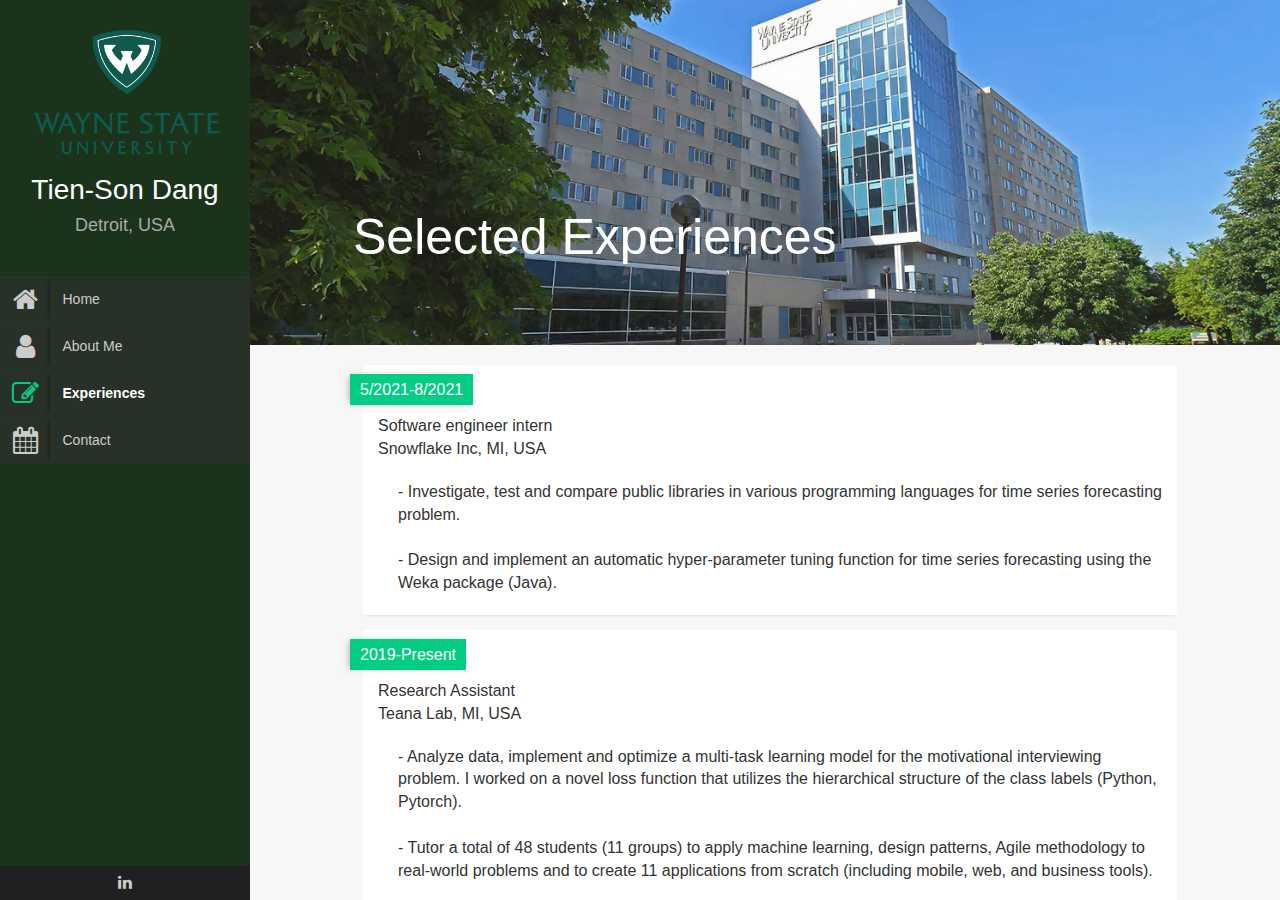
==== commit f1c7eb5c: "update experiences" ====
--- a/experiences.html
+++ b/experiences.html
@@ -177,17 +177,15 @@
 									<ul class="ul-card">
                                         <li>
                                             <div class="dy">
-                                                <span class="year">2019-Present</span>
-                                            </div>
-                                            <div class="description">
-                                                <p class="waht">Teaching Assistant</p>
-                                                <p>Wayne State University, Detroit, MI. USA</p>
-												<p class="where" style="margin-top: 20px; margin-left: 20px;">
-													In 2019, I guide students to implement data structures and algorithms using C++ and Object-oriented programming.
-													<br>
-													In 2020, I manage three teams, each team has four senior students. 
-													<br>
-													I help them to do research, implement and finish high-quality software/web applications from scratch.
+                                                <span class="year">5/2021-8/2021</span>
+                                            </div>
+                                            <div class="description">
+                                                <p class="waht">Software engineer intern</p>
+                                                <p>Snowflake Inc, MI, USA</p>
+												<p class="where" style="margin-top: 20px; margin-left: 20px;">
+													- Investigate, test and compare public libraries in various programming languages for time series forecasting problem.
+													<br><br>
+													- Design and implement an automatic hyper-parameter tuning function for time series forecasting using the Weka package (Java).
 												</p>
                                             </div>
 										</li>
@@ -198,10 +196,13 @@
                                             </div>
                                             <div class="description">
                                                 <p class="waht">Research Assistant</p>
-                                                <p>Teana Lab, WSU, USA</p>
-												<p class="where" style="margin-top: 20px; margin-left: 20px;">
-													Working in Textual Data Analytics Lab on various information retrieval projects, mostly on Entity
-													Retrieval.
+                                                <p>Teana Lab, MI, USA</p>
+												<p class="where" style="margin-top: 20px; margin-left: 20px;">
+													- Analyze data, implement and optimize a multi-task learning model for the motivational interviewing problem. I worked on a
+													novel loss function that utilizes the hierarchical structure of the class labels (Python, Pytorch).
+													<br><br>
+													- Tutor a total of 48 students (11 groups) to apply machine learning, design patterns, Agile methodology to real-world problems
+													and to create 11 applications from scratch (including mobile, web, and business tools).
 												</p>
                                             </div>
 										</li>
@@ -211,12 +212,14 @@
                                                 <span class="year">2/2019-8/2019</span>
                                             </div>
                                             <div class="description">
-                                                <p class="waht"> Lead Full-stack developer</p>
-                                                <p>Kikaitech, Hanoi. Vietnam</p>
-												<p class="where" style="margin-top: 20px; margin-left: 20px;">
-													Working on a comprehensive web application for Chefs (React.js, Scala).
-													<br>
-													The application helps them save time, increase accuracy, and reduce costs so they can focus on the food.
+                                                <p class="waht"> Full-stack developer</p>
+                                                <p>Kikaitech Inc, Hanoi, Vietnam</p>
+												<p class="where" style="margin-top: 20px; margin-left: 20px;">
+													- Successfully deploy a web application, assured real-time user interaction. I designed API and refactored
+														back-end code in Scala. I modified Front-end in React/Redux.
+													<br><br>
+													- There was a significant latency when users enter information into a page that has too many input fields. I improved the
+														performance of the application (100,000+ users) by redesigning the data flow and re-implementing the application’s forms.
 												</p>
                                             </div>
 										</li>
@@ -227,49 +230,18 @@
                                             </div>
                                             <div class="description">
                                                 <p class="waht">Undergraduate Research Assistant</p>
-                                                <p>KTLab, VNU, Hanoi. Vietnam</p>
-												<p class="where" style="margin-top: 20px; margin-left: 20px;">
-													Build the state-of-the-art deep learning-based system for intent metadata extraction for Vietnamese.
+                                                <p>KTLab, Hanoi, Vietnam</p>
+												<p class="where" style="margin-top: 20px; margin-left: 20px;">
+													- Build the state-of-the-art deep learning-based system for intent metadata extraction for Vietnamese.
 													texts including part-of-speech tagging, chunking, and named entity recognition
 													(<a href="http://eprints.uet.vnu.edu.vn/eprints/id/eprint/3196/1/FIT-TR2018-TranNhuThuat-PhanXuanHieu.pdf" target="_blank">paper</a>,
 													<a href="intent.ga" target="_blank">demo</a>).
-													<br>
-													Built a model that can automatically extract metadata from publications 
+													<br><br>
+													- Built a model that can automatically extract metadata from publications 
 													(<a href="https://github.com/tienson/VCI-pubExtract/tree/master/src/main" target="_blank">Git</a>).
 												</p>
                                             </div>
 										</li>
-										
-										<li>
-                                            <div class="dy">
-                                                <span class="year">6/2017-7/2017</span>
-                                            </div>
-                                            <div class="description">
-                                                <p class="waht">Instructor</p>
-                                                <p>Math and Science Summer Program, Hanoi. Vietnam</p>
-												<p class="where" style="margin-top: 20px; margin-left: 20px;">
-													Write instructions and curriculum [Jupyter Notebook, python, Tensorflow].
-													<br>
-													Direct highschool students to do research and finish their final projects.
-												</p>
-                                            </div>
-										</li>
-										
-										<li>
-                                            <div class="dy">
-                                                <span class="year">9/2016-1/2018</span>
-                                            </div>
-                                            <div class="description">
-                                                <p class="waht">Data Scientist Intern</p>
-                                                <p>VNG, Hanoi. Vietnam</p>
-												<p class="where" style="margin-top: 20px; margin-left: 20px;">
-													Worked on Social Media Command Center, an information retrieval system to exploit 
-													social media data to support organization decision making.
-													<br>
-													Worked on Automatic Vietnamese Speech Recognition models using deep learning.
-												</p>
-                                            </div>
-                                        </li>
                                     </ul>
 								</div>
 							</div>
